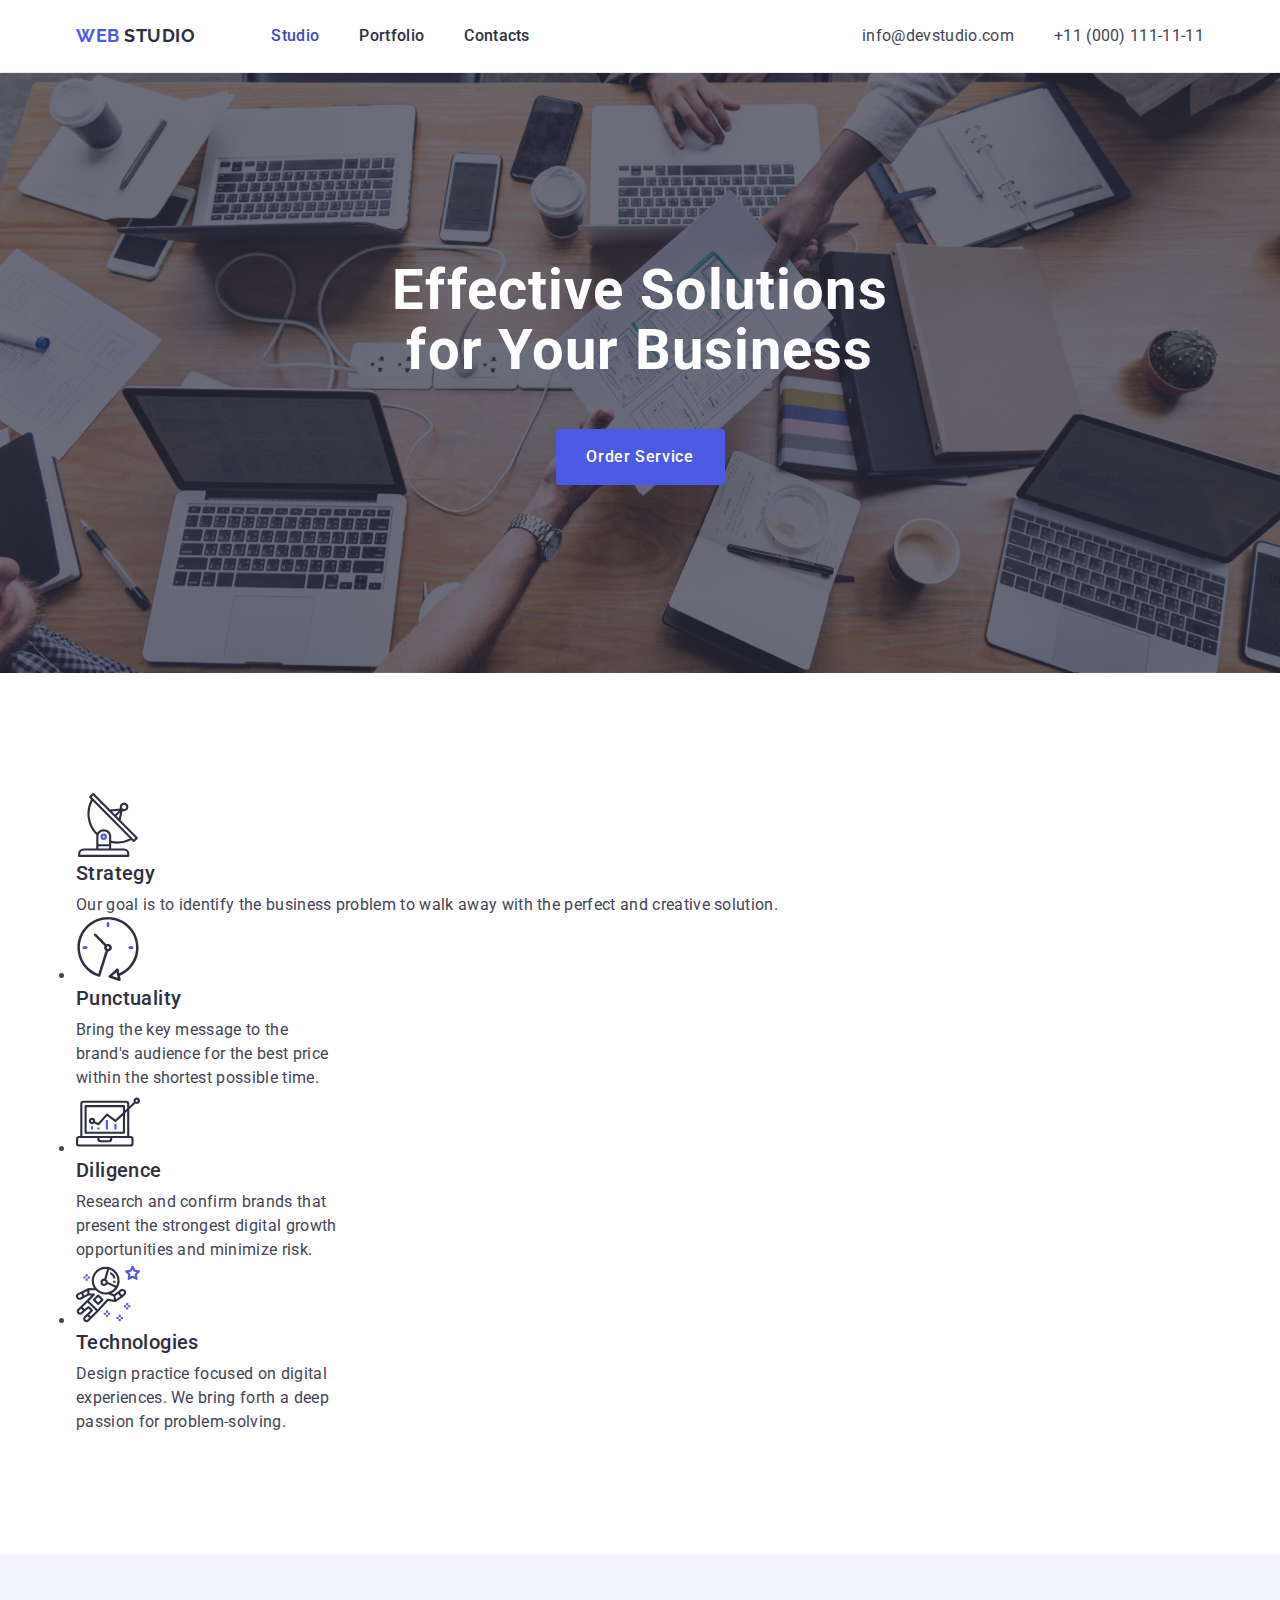
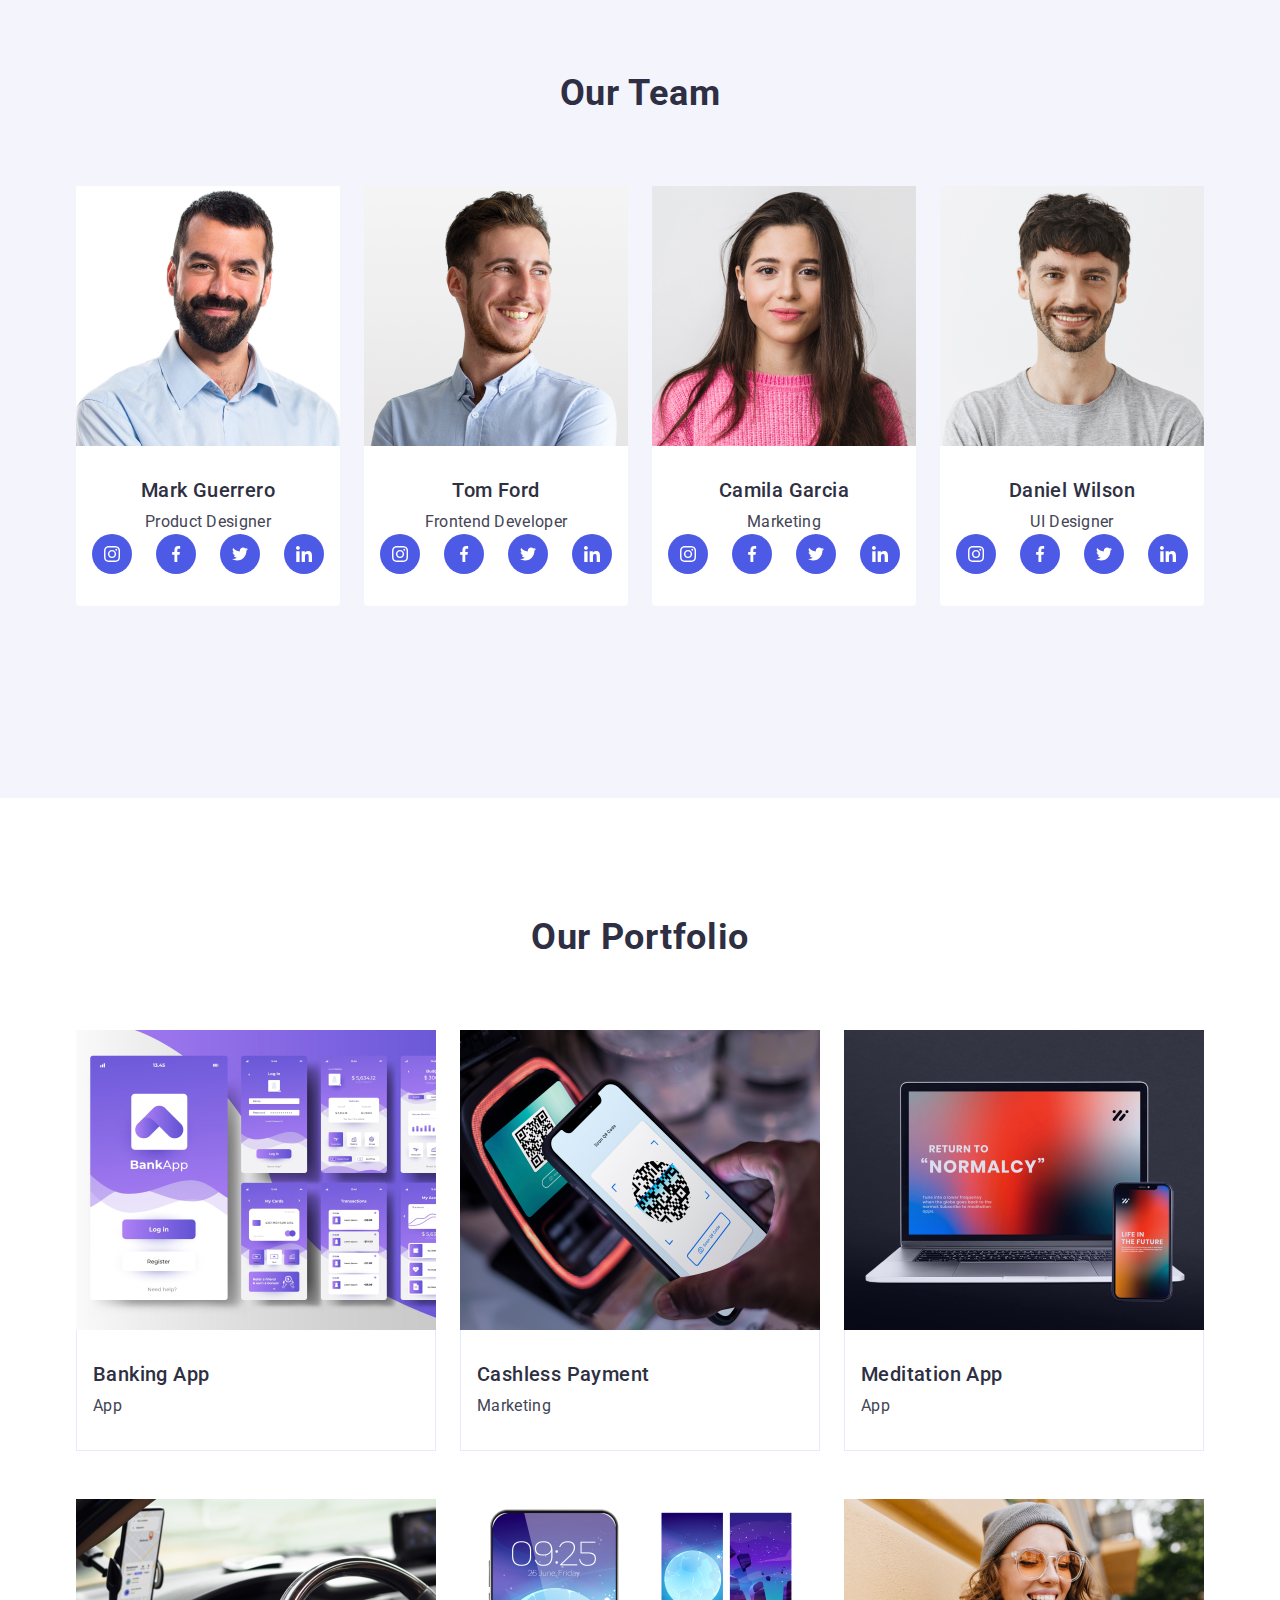
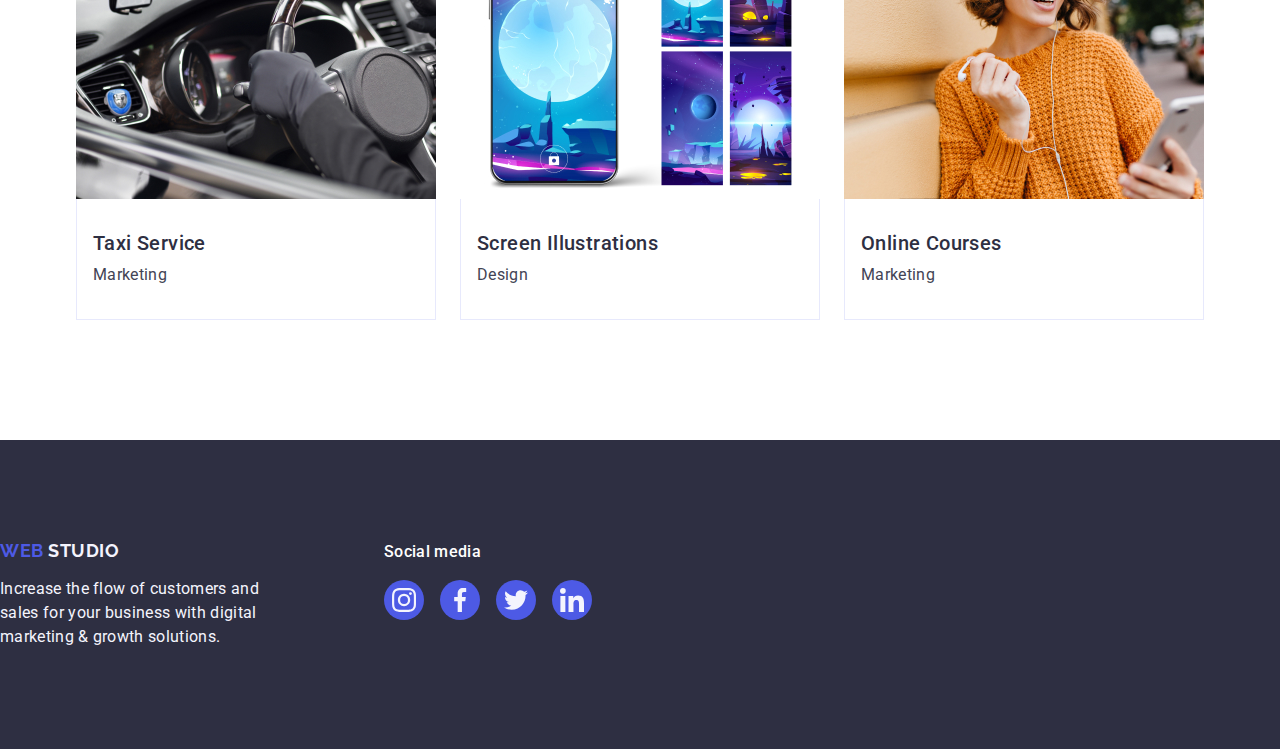
==== index.html @ a375fbca "fix" ====
<!DOCTYPE html>
<html lang="en">
<head>
    <meta charset="UTF-8">
    <meta name="viewport" content="width=device-width, initial-scale=1.0">
    <title class="page-sit">goit-markup-hw-04</title>
    <link
      rel="stylesheet"
      href="https://cdn.jsdelivr.net/npm/modern-normalize@2.0.0/modern-normalize.min.css"
    /> 
    <link rel="stylesheet" href="css/style.css">
    <link rel="preconnect" href="https://fonts.gstatic.com">
    <link rel="preconnect" href="https://fonts.googleapis.com">
    <link rel="stylesheet" href="https://fonts.googleapis.com/css2?family=Raleway:wght@700&family=Roboto:wght@400;500;700&display=swap">

    

</head>
  <body>
    <header class="header">
        <div class="header-container container">
       <nav class="nav">
         <a href="./index.html" class="logo">Web
          <span class="logo-text">Studio</span></a>

          <ul class="menu">
            <li><a href="./index.html" class="nav-link-won">Studio</a></li>
            <li><a href="" class="nav-link">Portfolio</a></li>
            <li><a href="" class="nav-link">Contacts</a></li>
          </ul>
       </nav>
          <address class="contact-info">
            <ul class="contact-list">
              <li>
                <a href="mailto:info@devstudio.com" class="contact-link">info@devstudio.com</a>
              </li>
              <li>
                <a href="tel:+110001111111" class="contact-link">+11 (000) 111-11-11</a>
              </li>
            </ul>
         </address> 
         </div>
    </header>

    <main>
      <section class="section-with-classes">
        <div class="container">
        <h1 class="section-title">
            Effective Solutions for Your Business
        </h1>
        <button type="button" class="btn">Order Service</button>
      </div>
      </section>
      <section class="section-twoo"> 
        <div class="container">
        <h2 class="visually-hidden">My team help you</h2>
        <div class="icon-twoo">
        <ul class="my-list">
          <li class="list-items">
            <svg class="antenna" width="64" height="64">
              <use href="./images/icons.svg#icon-antenna"></use>
            </svg>
          </div>
            <h3 class="section-teams">Strategy</h3>
            <p class="text">Our goal is to identify the business
           problem to walk away with the perfect and creative solution. 
            </p>
          </li>

          <li class="list-items">
            <svg class="clock" width="64" height="64">
              <use href="./images/icons.svg#icon-clock"></use>
            </svg>
            <h3 class="section-teams">Punctuality</h3>
            <p class="text"> 
             Bring the key message to the brand's audience 
             for the best price within the shortest possible time.
            </p>
          </li>
          <li class="list-items">
            <svg class="diagram" width="64" height="64">
              <use href="./images/icons.svg#icon-diagram"></use>
            </svg>
            <h3 class="section-teams">Diligence</h3>
            <p class="text">
              Research and confirm brands that present 
              the strongest digital growth opportunities and minimize risk.
            </p>
          </li>
          <li class="list-items">
            <svg class="astronaut" width="64" height="64">
              <use href="./images/icons.svg#icon-astronaut"></use>
            </svg>
            <h3 class="section-teams">Technologies</h3>
            <p class="text">
              Design practice focused on digital experiences. 
              We bring forth a deep passion for problem-solving.
            </p>
          </li>
       </ul>
      </div>
      </section>
      <section class="section-our-team">
        <div class="container">
        <h2 class="teams-dream">Our Team</h2>
       <ul class="list-team">
          <li class="img-list">
            <img src="./images/img1.jpg" alt="Product Designer" width="264">
            <div class="employee-info">
            <h3 class="section-teams">Mark Guerrero</h3>
            <p class="text">Product Designer</p>
            <ul class="icon-list">
              <li class="icon-item">
                <a href="" class="icon-link">
                  <svg class="icon-icon" width="16" height="16">
                    <use href="./images/icons.svg#icon-instagram"></use>
                  </svg>
                </a>
              </li>
              
              <li class="icon-item">
                <a href="" class="icon-link">
                  <svg class="icon-icon" width="16" height="16">
                    <use href="./images/icons.svg#icon-facebook-1"></use>
                  </svg>
                </a>
              </li>
              
              <li class="icon-item">
                <a href="" class="icon-link">
                  <svg class="icon-icon" width="16" height="16">
                    <use href="./images/icons.svg#icon-twitter"></use>
                  </svg>
                </a>
              </li>
              
              <li class="icon-item">
                <a href="" class="icon-link">
                  <svg class="icon-icon" width="16" height="16">
                    <use href="./images/icons.svg#icon-linkedin"></use>
                  </svg>
                </a>
              </li>
            </ul>
            </div>
          </li>
          <li class="img-list">
            <img src="./images/img2.jpg" alt="Frontend Developer" width="264">
            <div class="employee-info">
            <h3 class="section-teams">Tom Ford</h3>
            <p class="text">Frontend Developer</p>
            <ul class="icon-list">
              <li class="icon-item">
                <a href="" class="icon-link">
                  <svg class="icon-icon" width="16" height="16">
                    <use href="./images/icons.svg#icon-instagram"></use>
                  </svg>
                </a>
              </li>
              
              <li class="icon-item">
                <a href="" class="icon-link">
                  <svg class="icon-icon" width="16" height="16">
                    <use href="./images/icons.svg#icon-facebook-1"></use>
                  </svg>
                </a>
              </li>
              
              <li class="icon-item">
                <a href="" class="icon-link">
                  <svg class="icon-icon" width="16" height="16">
                    <use href="./images/icons.svg#icon-twitter"></use>
                  </svg>
                </a>
              </li>
              
              <li class="icon-item">
                <a href="" class="icon-link">
                  <svg class="icon-icon" width="16" height="16">
                    <use href="./images/icons.svg#icon-linkedin"></use>
                  </svg>
                </a>
              </li>
            </ul>
            </div>
          </li>
          <li class="img-list">
            <img src="./images/img3.jpg" alt="Marketing" width="264">
            <div class="employee-info">
            <h3 class="section-teams">Camila Garcia</h3>
            <p class="text">Marketing</p>
            <ul class="icon-list">
              <li class="icon-item">
                <a href="" class="icon-link">
                  <svg class="icon-icon" width="16" height="16">
                    <use href="./images/icons.svg#icon-instagram"></use>
                  </svg>
                </a>
              </li>
              
              <li class="icon-item">
                <a href="" class="icon-link">
                  <svg class="icon-icon" width="16" height="16">
                    <use href="./images/icons.svg#icon-facebook-1"></use>
                  </svg>
                </a>
              </li>
              
              <li class="icon-item">
                <a href="" class="icon-link">
                  <svg class="icon-icon" width="16" height="16">
                    <use href="./images/icons.svg#icon-twitter"></use>
                  </svg>
                </a>
              </li>
              
              <li class="icon-item">
                <a href="" class="icon-link">
                  <svg class="icon-icon" width="16" height="16">
                    <use href="./images/icons.svg#icon-linkedin"></use>
                  </svg>
                </a>
              </li>
            </ul>
            </div>
          </li>
          <li class="img-list">
            <img src="./images/img4.jpg" alt="UI Designer" width="264">
            <div class="employee-info">
            <h3 class="section-teams">Daniel Wilson</h3>
            <p class="text">UI Designer</p>
            <ul class="icon-list">
              <li class="icon-item">
                <a href="" class="icon-link">
                  <svg class="icon-icon" width="16" height="16">
                    <use href="./images/icons.svg#icon-instagram"></use>
                  </svg>
                </a>
              </li>
              
              <li class="icon-item">
                <a href="" class="icon-link">
                  <svg class="icon-icon" width="16" height="16">
                    <use href="./images/icons.svg#icon-facebook-1"></use>
                  </svg>
                </a>
              </li>
              
              <li class="icon-item">
                <a href="" class="icon-link">
                  <svg class="icon-icon" width="16" height="16">
                    <use href="./images/icons.svg#icon-twitter"></use>
                  </svg>
                </a>
              </li>
              
              <li class="icon-item">
                <a href="" class="icon-link">
                  <svg class="icon-icon" width="16" height="16">
                    <use href="./images/icons.svg#icon-linkedin"></use>
                  </svg>
                </a>
              </li>
            </ul>
            </div>
          </li>
        </ul>
      </div>
     </section>

     <section class="section-portf">
      <div class="container">
        <h2 class="teams-dream">Our Portfolio</h2>
       <ul class="list-portf">
          <li class="img-portf">
            <img src="./images/img1.2.jpg" alt="Banking App" width="360">
            <div class="employee-info-twoo">
            <h3 class="section-teams">Banking App</h3>
            <p class="text">App</p>
          </div>
          </li>
          <li class="img-portf">
           <img src="./images/img2.2.jpg" alt="Cashless Payment" width="360">
           <div class="employee-info-twoo">
            <h3 class="section-teams">Cashless Payment</h3>
            <p class="text">Marketing</p>
          </div>
          </li>
          <li class="img-portf">
            <img src="./images/img3.2.jpg" alt="Meditation App" width="360">
            <div class="employee-info-twoo">
            <h3 class="section-teams">Meditation App</h3>
            <p class="text">App</p>
          </div>
          </li>
          <li class="img-portf">
            <img src="./images/img4.2.jpg" alt="Taxi Service" width="360">
            <div class="employee-info-twoo">
            <h3 class="section-teams">Taxi Service</h3>
            <p class="text">Marketing</p>
          </div>
          </li>
          <li class="img-portf">
            <img src="./images/img5.jpg" alt="Screen Illustrations" width="360">
            <div class="employee-info-twoo">
            <h3 class="section-teams">Screen Illustrations</h3>
            <p class="text">Design</p>
          </div>
          </li>
          <li class="img-portf">
            <img src="./images/img6.jpg" alt="Online Courses" width="360">
            <div class="employee-info-twoo">
            <h3 class="section-teams">Online Courses</h3>
            <p class="text">Marketing</p>
          </div>
          </li>
        </ul>
      </div>
     </section>

    </main>
   
  <footer class="foot-link">
    <div class="container-foot">
      <div class="left-side">
      <a href="./index.html" class="logo-foot">Web
        <span class="logo-text-foot">Studio</span></a>
      <p class="text-par">
        Increase the flow of customers and sales for your 
         business with digital marketing & growth solutions.
      </p>
      </div>
     <div class="right-side">

      <p class="teams-dream-foot">Social media</p>
      <ul class="icon-foot">
        <li class="icon-item-foot">
          <a href="" class="icon-link-foot">
            <svg class="icon-icon-foot" width="24" height="24">
              <use href="./images/icons.svg#icon-instagram"></use>
            </svg>
          </a>
        </li>

        <li class="icon-item-foot">
          <a href="" class="icon-link-foot">
            <svg class="icon-icon-foot" width="24" height="24">
              <use href="./images/icons.svg#icon-facebook-1"></use>
            </svg>
          </a>
        </li>

        <li class="icon-item-foot">
          <a href="" class="icon-link-foot">
            <svg class="icon-icon-foot" width="24" height="24">
              <use href="./images/icons.svg#icon-twitter"></use>
            </svg>
          </a>
        </li>

        <li class="icon-item-foot">
          <a href="" class="icon-link-foot">
            <svg class="icon-icon-foot" width="24" height="24">
              <use href="./images/icons.svg#icon-linkedin"></use>
            </svg>
          </a>
        </li>
      </ul> 
     </div>
    </div>
    </footer>
  </body>
</html>
---- css/style.css ----
.header {
    border-bottom: 1px solid #e7e9fc;
    padding: 24px 0;
    box-shadow: 0px 2px 1px rgba(46, 47, 66, 0.08), 
    0px 1px 1px rgba(46, 47, 66, 0.16), 
    0px 1px 6px rgba(46, 47, 66, 0.08);
}
.container {
    max-width: 1158px;
    padding: 0 15px;
    margin: 0 auto;
  }
.header-container {
    display: flex;
    justify-content: space-between;
    align-items: center;
}

.nav {
    display: flex;
    align-items: center;
}

  .logo {
    display: inline-block;
    margin-right: 76px;
    font-family: "Raleway", sans-serif;
    font-weight: 700;
    font-size: 18px;
    line-height: 1.17;
    letter-spacing: 0.03em;
    text-transform: uppercase;
    color: #4d5ae5;
  }
  
  .logo-text {
    color: #2e2f42;
  }
  
  .menu {
    display: flex;
    gap: 40px;
    list-style-type: none;
  }

  .nav-link-won{
    padding: 24px 0;
    font-weight: 500;
    font-size: 16px;
    line-height: 1.5;
    letter-spacing: 0.02em;
    color: #2e2f42;
    position: relative;
    color: #404bbf;
  }
  .nav-link-won:hover {
    color: #404bbf;
  }
  
  .nav-link-won:focus {
    color: #404bbf;
  }
 
  .nav-link {
    padding: 24px 0;
    font-weight: 500;
    font-size: 16px;
    line-height: 1.5;
    letter-spacing: 0.02em;
    color: #2e2f42;
  }
  
  .nav-link:hover {
    color: #404bbf;
  }
  
  .nav-link:focus {
    color: #404bbf;
  }
  
  .contact-link {
    font-size: 16px;
    line-height: 1.5;
    letter-spacing: 0.02em;
    color: #434455;
    
  }
  
  .contact-info{
    font-style: normal;
    display: flex;
  }

  .contact-list {
    display: flex;
    gap: 40px;
    list-style-type: none;
  }
  
  .contact-link:hover {
    color: #404bbf;
  }
  
  .contact-link:focus {
    color: #404bbf;
  }
  
  body{
      font-family: "Roboto", sans-serif; 
      color: #434455;
      background-color: #ffff;
  }
  
  ul{
      list-style-type: none;
  }
  
  a {
      text-decoration: none;
   }
    body, h1, h2, h3, h4, h5, h6, p, ul, ol, li {
    margin: 0;
    padding: 0;
    }

   ul, ol {
    padding-left: 0;
    }

   img {
    display: block;
    }
  
  .section-with-classes {
    background-color: #2e2f42;
    padding: 188px 0;
    background-image: linear-gradient(
      rgba(46, 47, 66, 0.7),
    rgba(46, 47, 66, 0.7)), 
    url(../images/people-office\ 1.jpg);
    background-repeat: no-repeat;
  background-position: center;
  background-size: cover;
  }
  
  .section-with-classes .container {
    max-width: 1140px;
    margin: 0 auto;
    padding: 0 15px;
}

  .section-title {
    max-width: 496px;
    margin: 0 auto;
    font-size: 56px;
    line-height: 1.07;
    text-align: center;
    letter-spacing: 0.02em;
    color: #ffffff;
  }
  
  .btn{
    font-family: inherit;
    background-color: #4D5AE5;
    font-weight: 500;
    font-size: 16px;
    line-height: 1.5;
    letter-spacing: 0.04em;
    color: #ffffff;
    cursor: pointer;
  }
  
  .btn:hover, .btn:focus {
    background-color: #404BBF;
  }
  .section-with-classes button {
    display: block;
    min-width: 169px;
    height: 56px;
    border: none;
    background-color: #4d5ae5;
    border-radius: 4px;
    cursor: pointer;
    margin: 48px auto 0;
    color: #fff;
    font-size: 16px;
    font-weight: 500;
    line-height: 1.5;
    text-align: center;
    padding: 0 20px;
    transition: background-color 0.3s ease;
}

.section-with-classes button:hover {
    background-color: #3b48cc;
}



 .section-twoo{
    padding: 120px 0;
 }


 

 .visually-hidden{
        position: absolute;
        width: 1px;
        height: 1px;
        margin: -1px;
        border: 0;
        padding: 0;
        white-space: nowrap;
        clip-path: inset(100%);
        clip: rect(0 0 0 0);
        overflow: hidden;

 }

  .my-list{
    display: flex;
    gap: 24px;
    padding: 0;
    list-style-type: none;
  }
  
  .list-items{
    width: calc((100% - 72px) / 4);
}

 .section-our-team{
    padding: 120px 0;
    background-color: #F4F4FD;
 }

 .img-list{
    background-color: #FFFFFF;
    width: calc((100% - 72px) / 4);
    border-radius: 0px 0px 4px 4px;
    
  }
  .employee-info{
    padding: 32px 0;
    text-align: center;
  }

  .section-teams{
    margin-bottom: 8px;
    margin-bottom: 8px;
    font-weight: 500;
    font-size: 20px;
    line-height: 1.2;
    letter-spacing: 0.02em;
    color: #2e2f42;
  }
  
  .text{
    font-size: 16px;
    line-height: 1.5;
    letter-spacing: 0.02em;
  
  }

  .icon-list{
    display: flex;
    gap: 24px;
    justify-content: center;
    
   }
  
   .icon-item{
    display: flex;
    width: 40px;
    height: 40px;
  
   }
  
   .icon-link{
    width: 100%;
    height: 100%;
    background-color: #4D5AE5;
    border-radius: 50%;
    display: flex;
    align-items: center;
    justify-content: center;
   }
  
   .icon-icon{
    fill: #ffff;
  
   }
  
  .icon-link:hover{
    background-color: #404BBF;
  }
  
  
  
  .teams-dream{
    margin-bottom: 72px;
    font-size: 36px;
    line-height: 1.11;
    text-align: center;
    letter-spacing: 0.02em;
    text-transform: capitalize;
    color: #2e2f42;
  }

  .list-team{
    margin-bottom: 72px;
    display: flex;
    gap: 24px;
    list-style: none;
    padding: 0;
  }

  .section-portf{
    padding-top: 120px;
    padding-bottom: 120px
  }

  .list-portf{
    display: flex;
    flex-wrap: wrap;
    column-gap: 24px;
    row-gap: 48px;

  }
  .img-portf{
    width: calc((100% - 48px) / 3); 

  }
  
  .employee-info-twoo{
    padding: 32px 16px;
    border: 1px solid #e7e9fc;
    border-top: none;

  }
  
  .foot-link{
    background-color: #2e2f42;
    padding: 100px 0;
  }
  
  .logo-text-foot{
    color: #f4f4fd;
  }
  
  .text-par{
    line-height: 1.5;
    color: #F4F4FD;
    letter-spacing: 0.02em;
    max-width: 264px;
  }

  .logo-foot{
    margin-bottom: 16px;
    display: inline-block;
    margin-right: 76px;
    font-family: "Raleway", sans-serif;
    font-weight: 700;
    font-size: 18px;
    line-height: 1.17;
    letter-spacing: 0.03em;
    text-transform: uppercase;
    color: #4d5ae5;
  }

  .teams-dream-foot{
    font-weight: 500;
    font-size: 16px;
    line-height: 1.5;
    letter-spacing: 0.02em;
    color: #FFFFFF;
    margin-bottom: 16px;
  }

  .icon-foot{
    display: flex;
    gap: 16px;
  }


  .icon-item-foot{
    display: flex;
    width: 40px;
    height: 40px;
  }

  .icon-link-foot{
    width: 100%;
    height: 100%;
    background-color: #4D5AE5;
    border-radius: 50%;
    display: flex;
    align-items: center;
    justify-content: center;
    transition: background-color 250ms cubic-bezier(0.4, 0, 0.2, 1);;
  }
  .icon-link-foot:hover{
    background-color: #31D0AA;
  }
  .icon-link-foot:focus{
    background-color: #31D0AA;
  }

  .icon-icon-foot{
    fill: #f4f4fd;
  }

  .container-foot {
    display: flex;
    align-items: baseline;
  }

  .left-side {
    margin-right: 120px;
  }
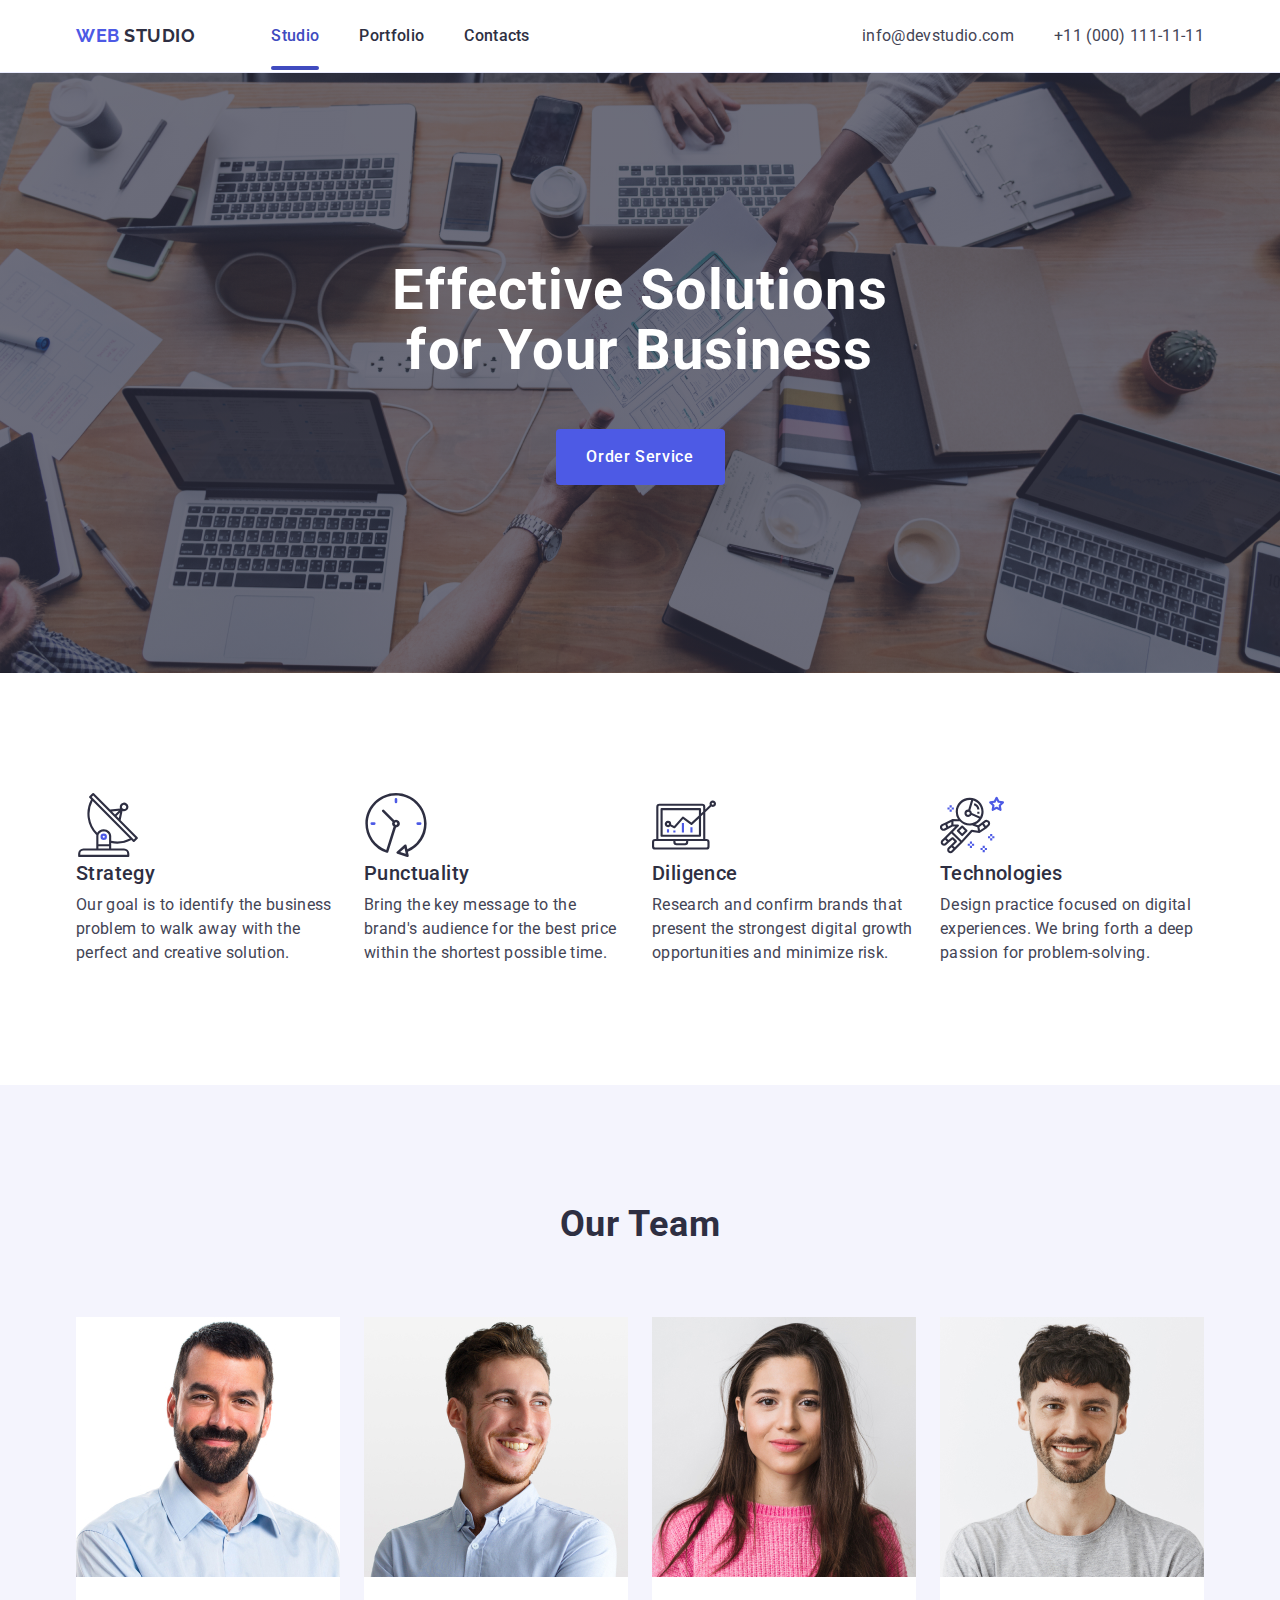
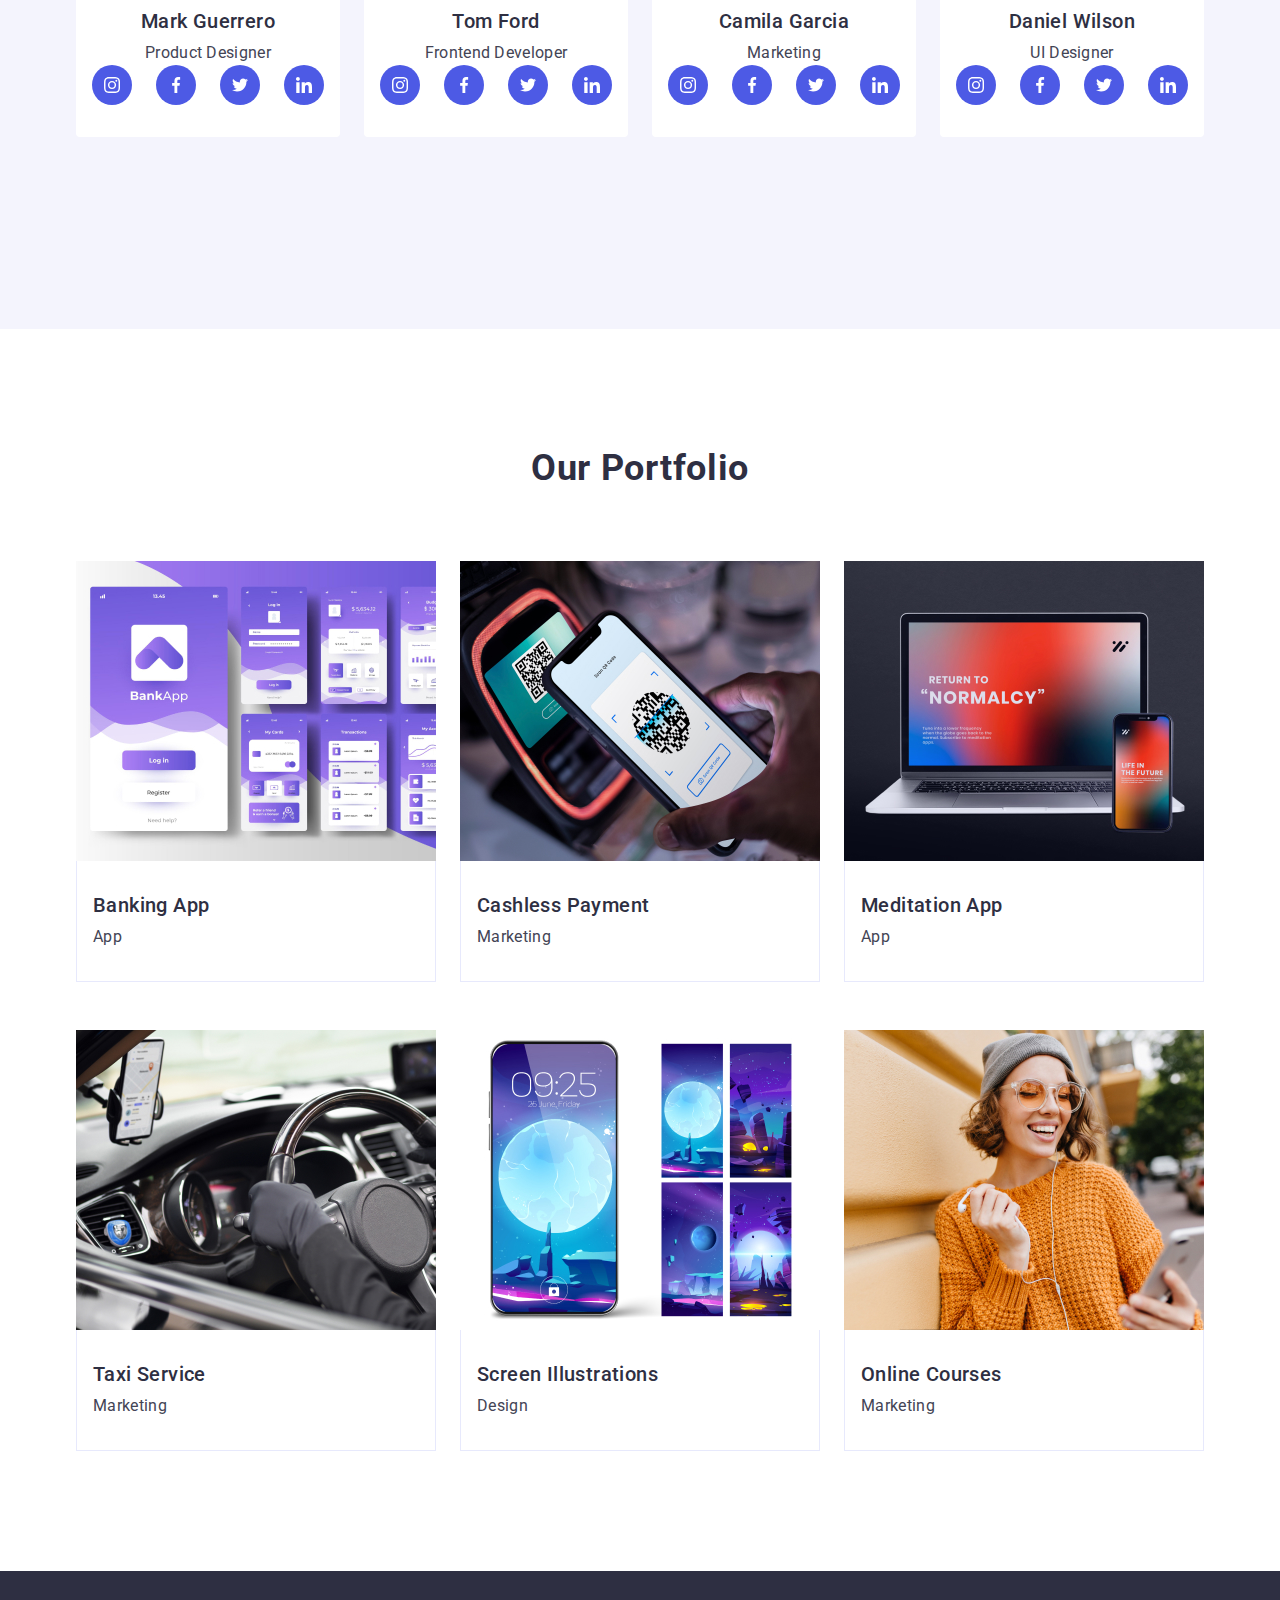
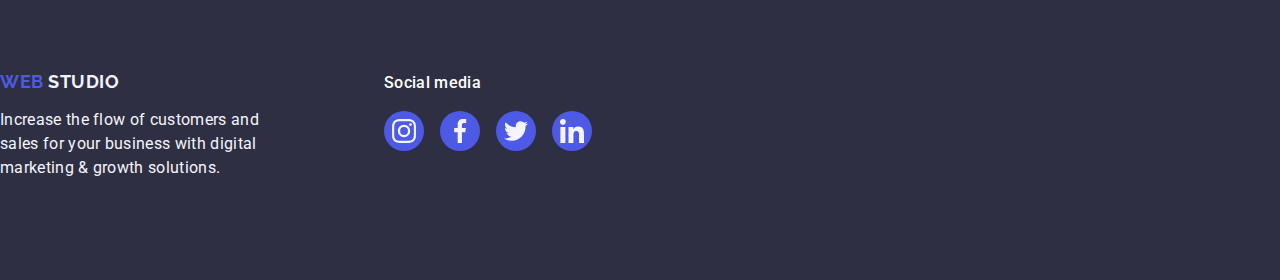
==== commit 182eed9d: "fix" ====
--- a/index.html
+++ b/index.html
@@ -54,9 +54,10 @@
       <section class="section-twoo"> 
         <div class="container">
         <h2 class="visually-hidden">My team help you</h2>
-        <div class="icon-twoo">
+        
         <ul class="my-list">
           <li class="list-items">
+            <div class="icon-twoo">
             <svg class="antenna" width="64" height="64">
               <use href="./images/icons.svg#icon-antenna"></use>
             </svg>
@@ -68,19 +69,24 @@
           </li>
 
           <li class="list-items">
+            <div class="icon-twoo">
             <svg class="clock" width="64" height="64">
               <use href="./images/icons.svg#icon-clock"></use>
             </svg>
+            </div>
             <h3 class="section-teams">Punctuality</h3>
             <p class="text"> 
              Bring the key message to the brand's audience 
              for the best price within the shortest possible time.
             </p>
+
           </li>
           <li class="list-items">
+            <div class="icon-twoo">
             <svg class="diagram" width="64" height="64">
               <use href="./images/icons.svg#icon-diagram"></use>
             </svg>
+          </div>
             <h3 class="section-teams">Diligence</h3>
             <p class="text">
               Research and confirm brands that present 
@@ -88,9 +94,11 @@
             </p>
           </li>
           <li class="list-items">
+            <div class="icon-twoo">
             <svg class="astronaut" width="64" height="64">
               <use href="./images/icons.svg#icon-astronaut"></use>
             </svg>
+          </div>
             <h3 class="section-teams">Technologies</h3>
             <p class="text">
               Design practice focused on digital experiences. 
--- a/css/style.css
+++ b/css/style.css
@@ -53,6 +53,18 @@
     position: relative;
     color: #404bbf;
   }
+
+  .nav-link-won::after {
+    content: '';
+    width: 100%;
+    position: absolute;
+    left: 0;
+    bottom: -1px;
+    height: 4px;
+    background-color: #404bbf;
+    border-radius: 2px;
+}
+
   .nav-link-won:hover {
     color: #404bbf;
   }
@@ -72,6 +84,7 @@
   
   .nav-link:hover {
     color: #404bbf;
+
   }
   
   .nav-link:focus {
@@ -104,6 +117,8 @@
   .contact-link:focus {
     color: #404bbf;
   }
+
+
   
   body{
       font-family: "Roboto", sans-serif; 
@@ -134,13 +149,14 @@
   .section-with-classes {
     background-color: #2e2f42;
     padding: 188px 0;
-    background-image: linear-gradient(
-      rgba(46, 47, 66, 0.7),
-    rgba(46, 47, 66, 0.7)), 
-    url(../images/people-office\ 1.jpg);
+    background-image: linear-gradient(rgba(46, 47, 66, 0.7),
+     rgba(46, 47, 66, 0.7)),
+     url(../images/people-office\ 1.jpg);
+     max-width: 1440px; 
     background-repeat: no-repeat;
-  background-position: center;
-  background-size: cover;
+    background-position: center;
+    background-size: cover;
+    transition:  background-color 250ms cubic-bezier(0.4, 0, 0.2, 1);
   }
   
   .section-with-classes .container {
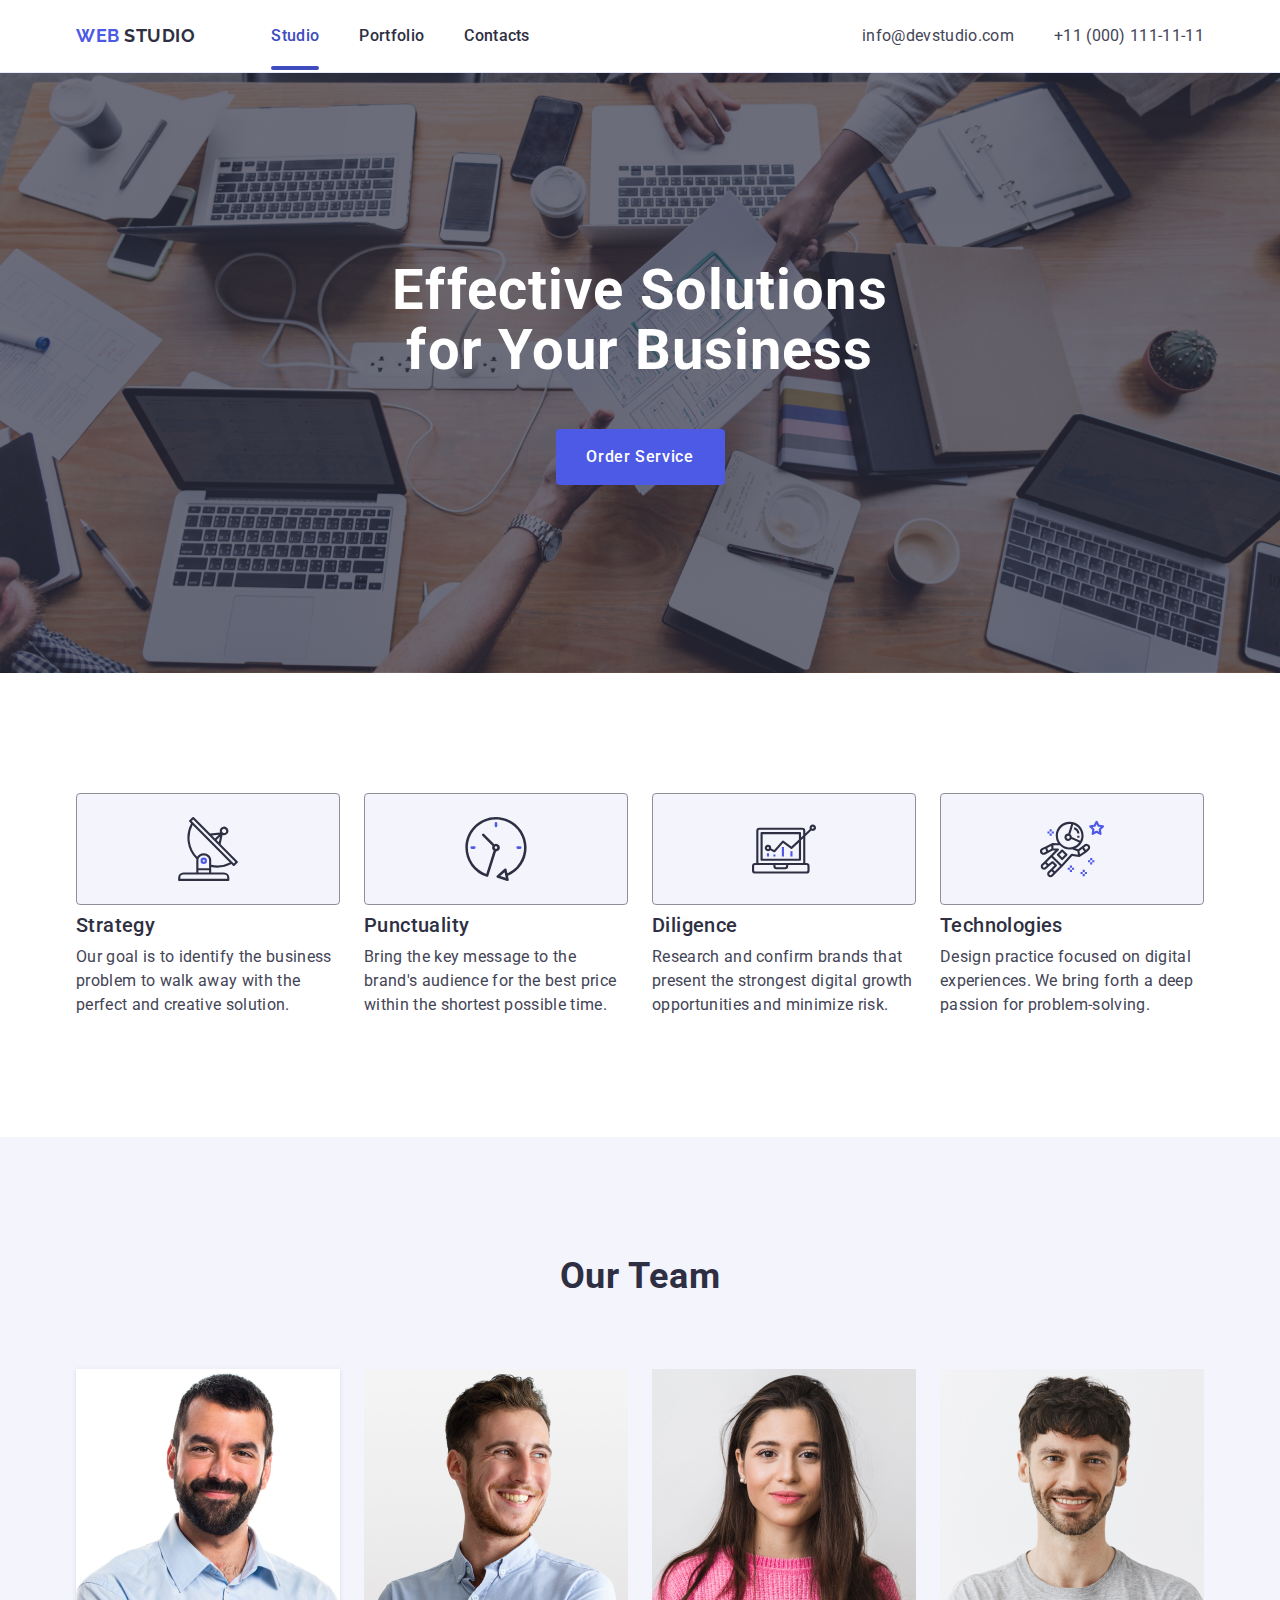
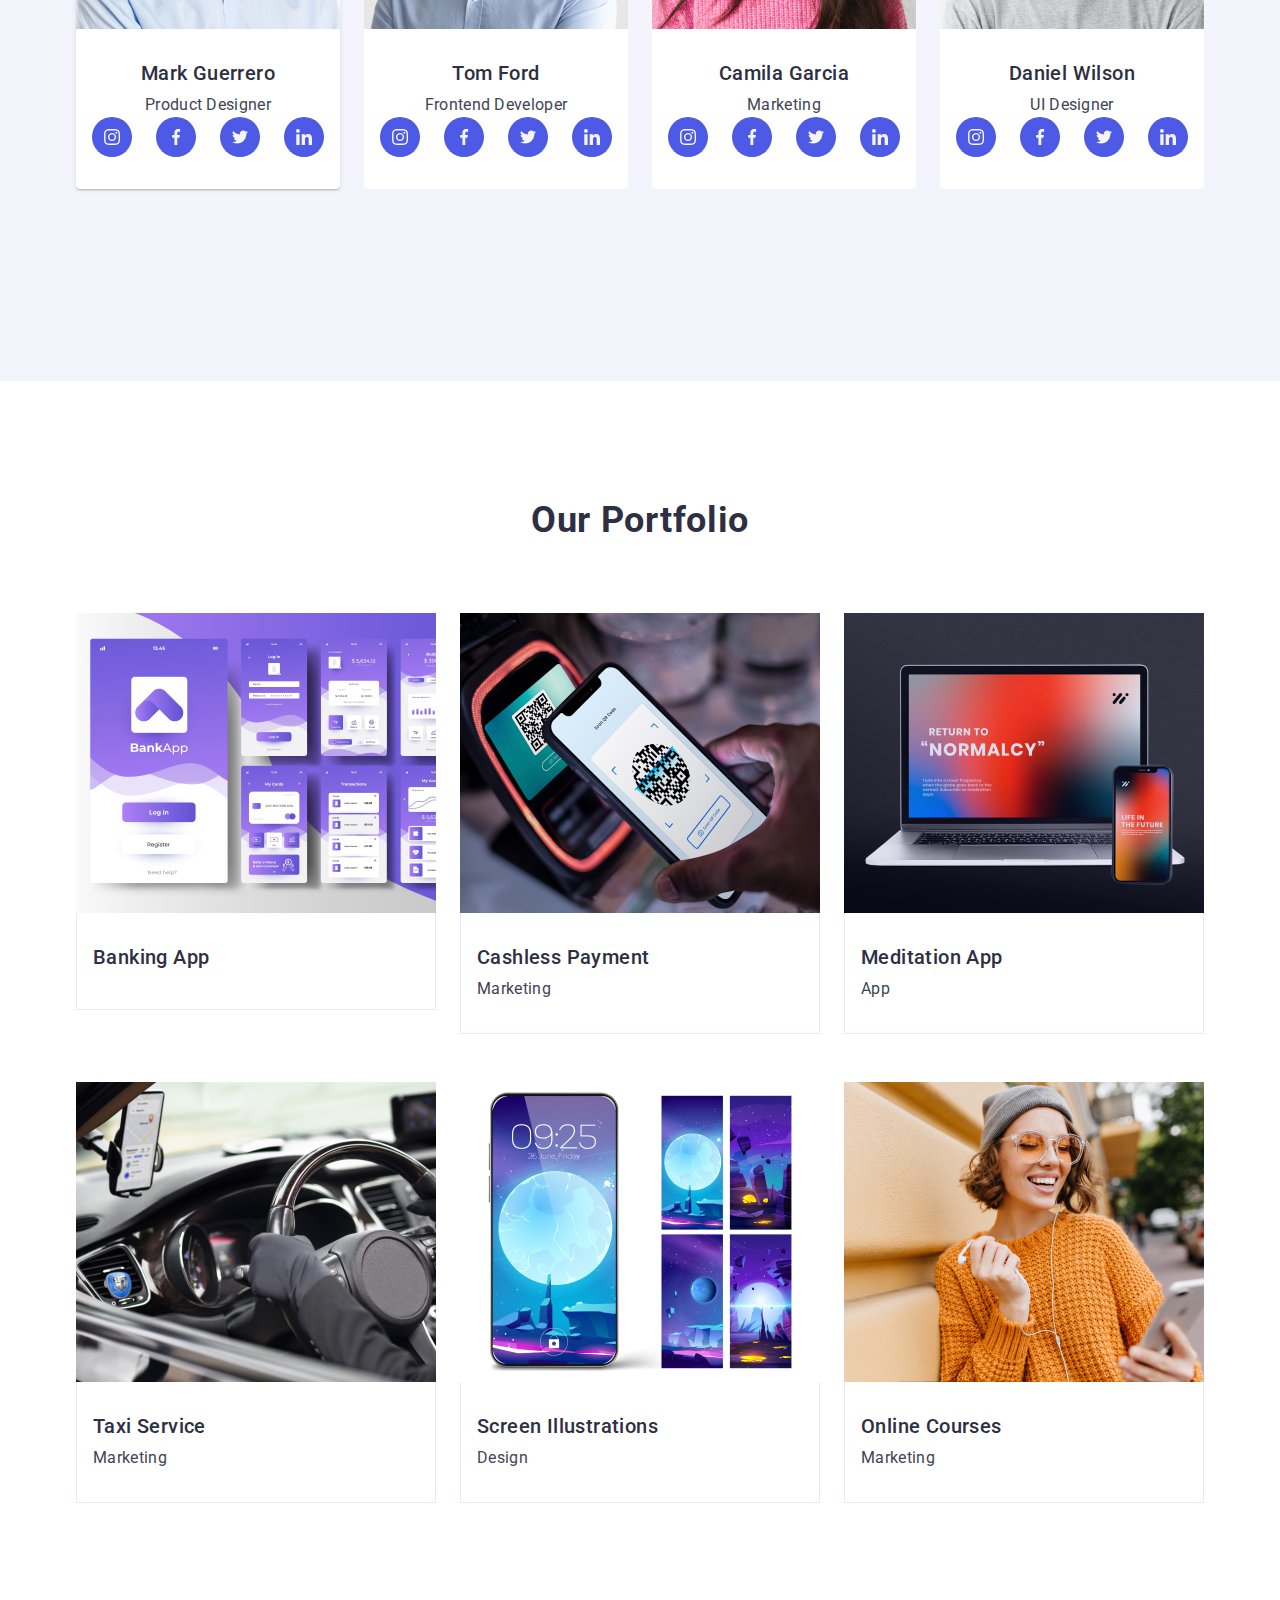
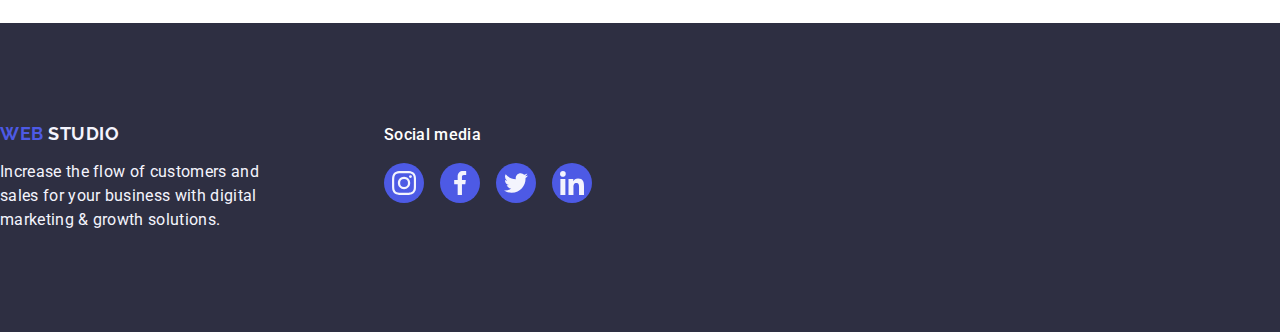
==== commit a112a239: "fix" ====
--- a/index.html
+++ b/index.html
@@ -280,7 +280,7 @@
       <div class="container">
         <h2 class="teams-dream">Our Portfolio</h2>
        <ul class="list-portf">
-          <li class="img-portf">
+          <li class="img-portf-card1">
             <img src="./images/img1.2.jpg" alt="Banking App" width="360">
             <div class="employee-info-twoo">
             <h3 class="section-teams">Banking App</h3>
--- a/css/style.css
+++ b/css/style.css
@@ -52,6 +52,7 @@
     color: #2e2f42;
     position: relative;
     color: #404bbf;
+    transition: color 250ms cubic-bezier(0.4, 0, 0.2, 1);
   }
 
   .nav-link-won::after {
@@ -96,6 +97,7 @@
     line-height: 1.5;
     letter-spacing: 0.02em;
     color: #434455;
+    transition: color 250ms cubic-bezier(0.4, 0, 0.2, 1);
     
   }
   
@@ -184,6 +186,7 @@
     letter-spacing: 0.04em;
     color: #ffffff;
     cursor: pointer;
+    transition: background-color 250ms cubic-bezier(0.4, 0, 0.2, 1);
   }
   
   .btn:hover, .btn:focus {
@@ -234,6 +237,17 @@
 
  }
 
+ .icon-twoo {
+  display: flex;
+  align-items: center;
+  justify-content: center;
+  height: 112px;
+  background-color: #f4f4fd;
+  border-radius: 4px;
+  border: 1px solid #8e8f99;
+  margin-bottom: 8px;
+}
+
   .my-list{
     display: flex;
     gap: 24px;
@@ -300,10 +314,11 @@
     display: flex;
     align-items: center;
     justify-content: center;
+    transition: background-color 250ms cubic-bezier(0.4, 0, 0.2, 1);
    }
   
    .icon-icon{
-    fill: #ffff;
+    fill: #f4f4fd;
   
    }
   
@@ -311,7 +326,9 @@
     background-color: #404BBF;
   }
   
-  
+  .icon-link:focus{
+    background-color: #404BBF;
+  }
   
   .teams-dream{
     margin-bottom: 72px;
@@ -331,6 +348,10 @@
     padding: 0;
   }
 
+  .list-team .img-list:first-child {
+    box-shadow: 0px 1px 6px rgba(46, 47, 66, 0.08), 0px 1px 1px rgba(46, 47, 66, 0.16), 0px 2px 1px rgba(46, 47, 66, 0.08);
+}
+
   .section-portf{
     padding-top: 120px;
     padding-bottom: 120px
@@ -343,10 +364,42 @@
     row-gap: 48px;
 
   }
-  .img-portf{
-    width: calc((100% - 48px) / 3); 
-
-  }
+
+  .list-portf li:hover {
+    box-shadow: 0px 1px 6px rgba(46, 47, 66, 0.08), 0px 1px 1px rgba(46, 47, 66, 0.16), 0px 2px 1px rgba(46, 47, 66, 0.08);
+}
+
+.img-portf-card1 {
+  position: relative;
+  overflow: hidden;
+}
+
+.img-portf-card1 p {
+  position: absolute;
+  top: 0;
+  font-size: 16px;
+  line-height: 1.5;
+  letter-spacing: 0.02em;
+  color: #f4f4fd;
+  padding: 40px 32px;
+  background-color: #4d5ae5;
+  height: 100%;
+  width: 100%;
+  transform: translateY(100%);
+  transition: transform 250ms cubic-bezier(0.4, 0, 0.2, 1);
+}
+
+.img-portf-card1:hover p {
+  transform: translateY(0%);
+}
+
+.list-item {
+  transition: box-shadow 250ms cubic-bezier(0.4, 0, 0.2, 1);
+}
+
+.list-item:hover {
+  box-shadow: 0px 1px 6px rgba(46, 47, 66, 0.08), 0px 1px 1px rgba(46, 47, 66, 0.16), 0px 2px 1px rgba(46, 47, 66, 0.08);
+}
   
   .employee-info-twoo{
     padding: 32px 16px;
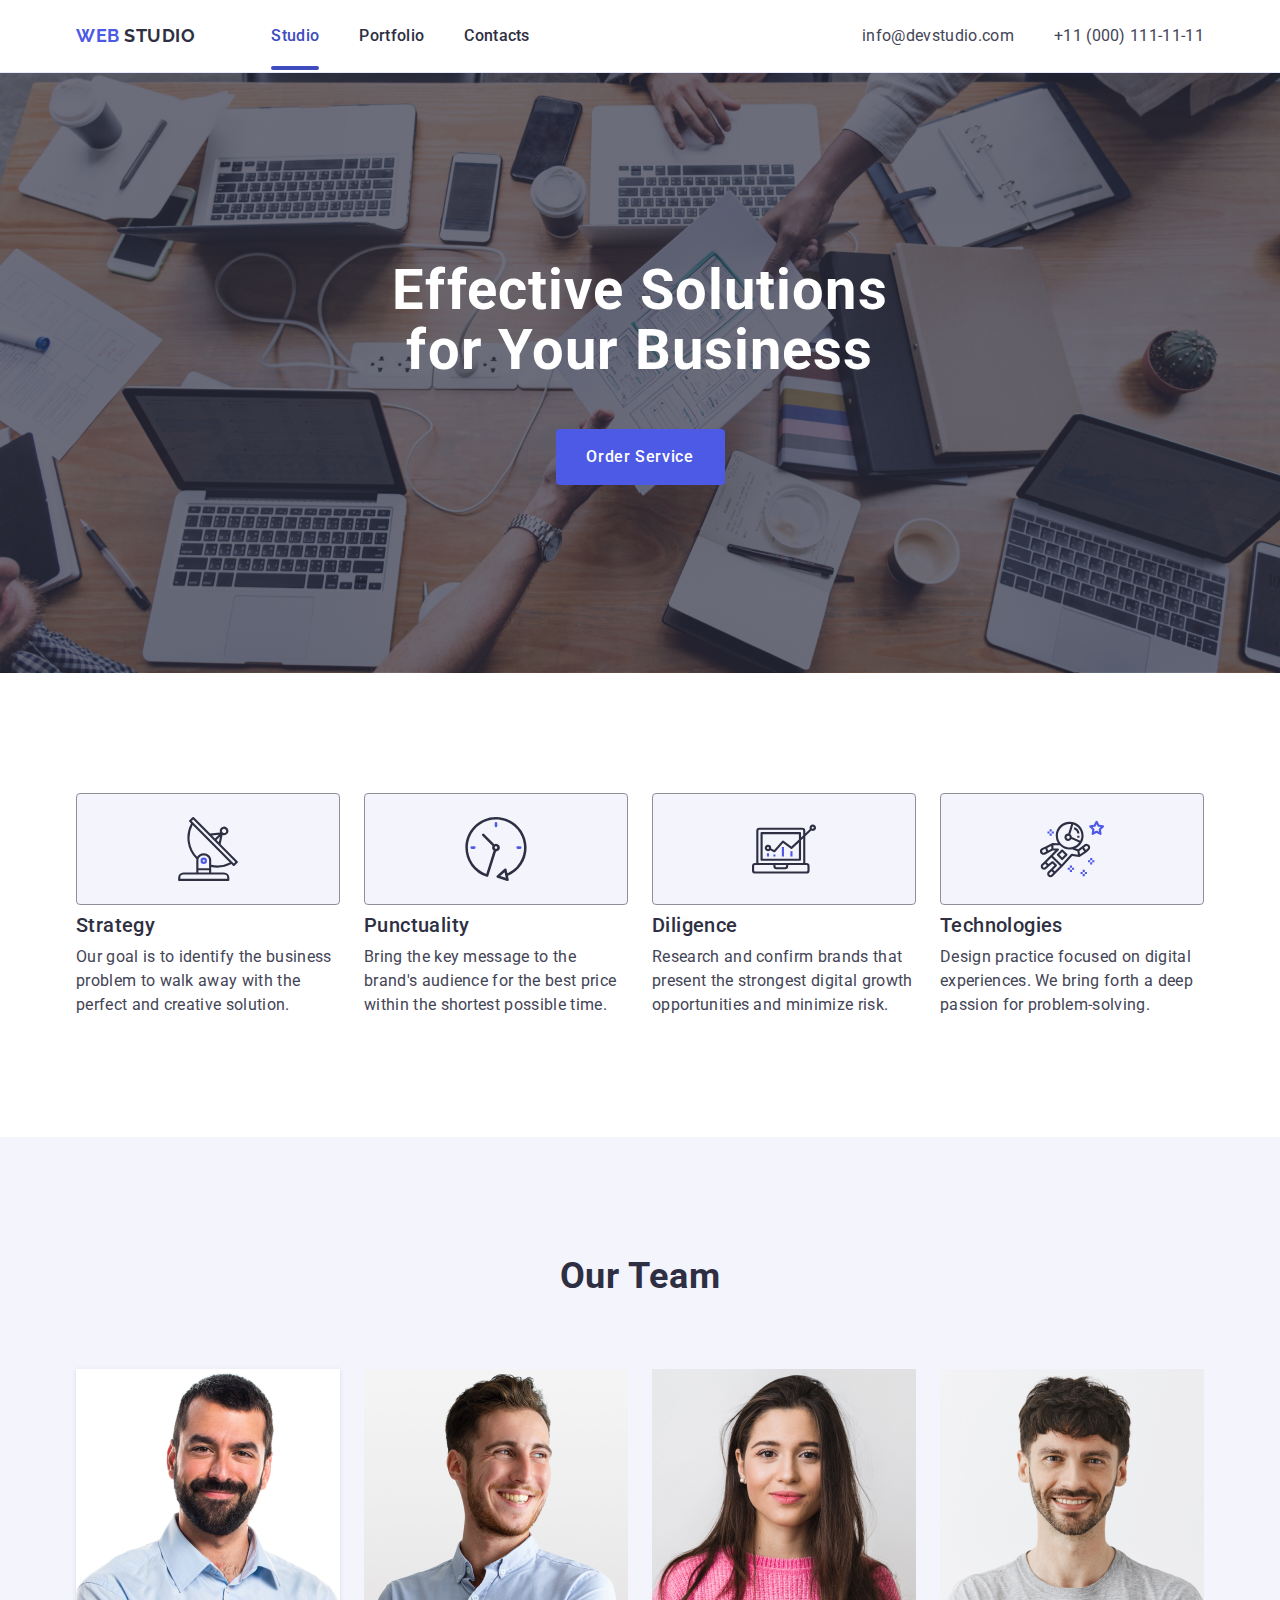
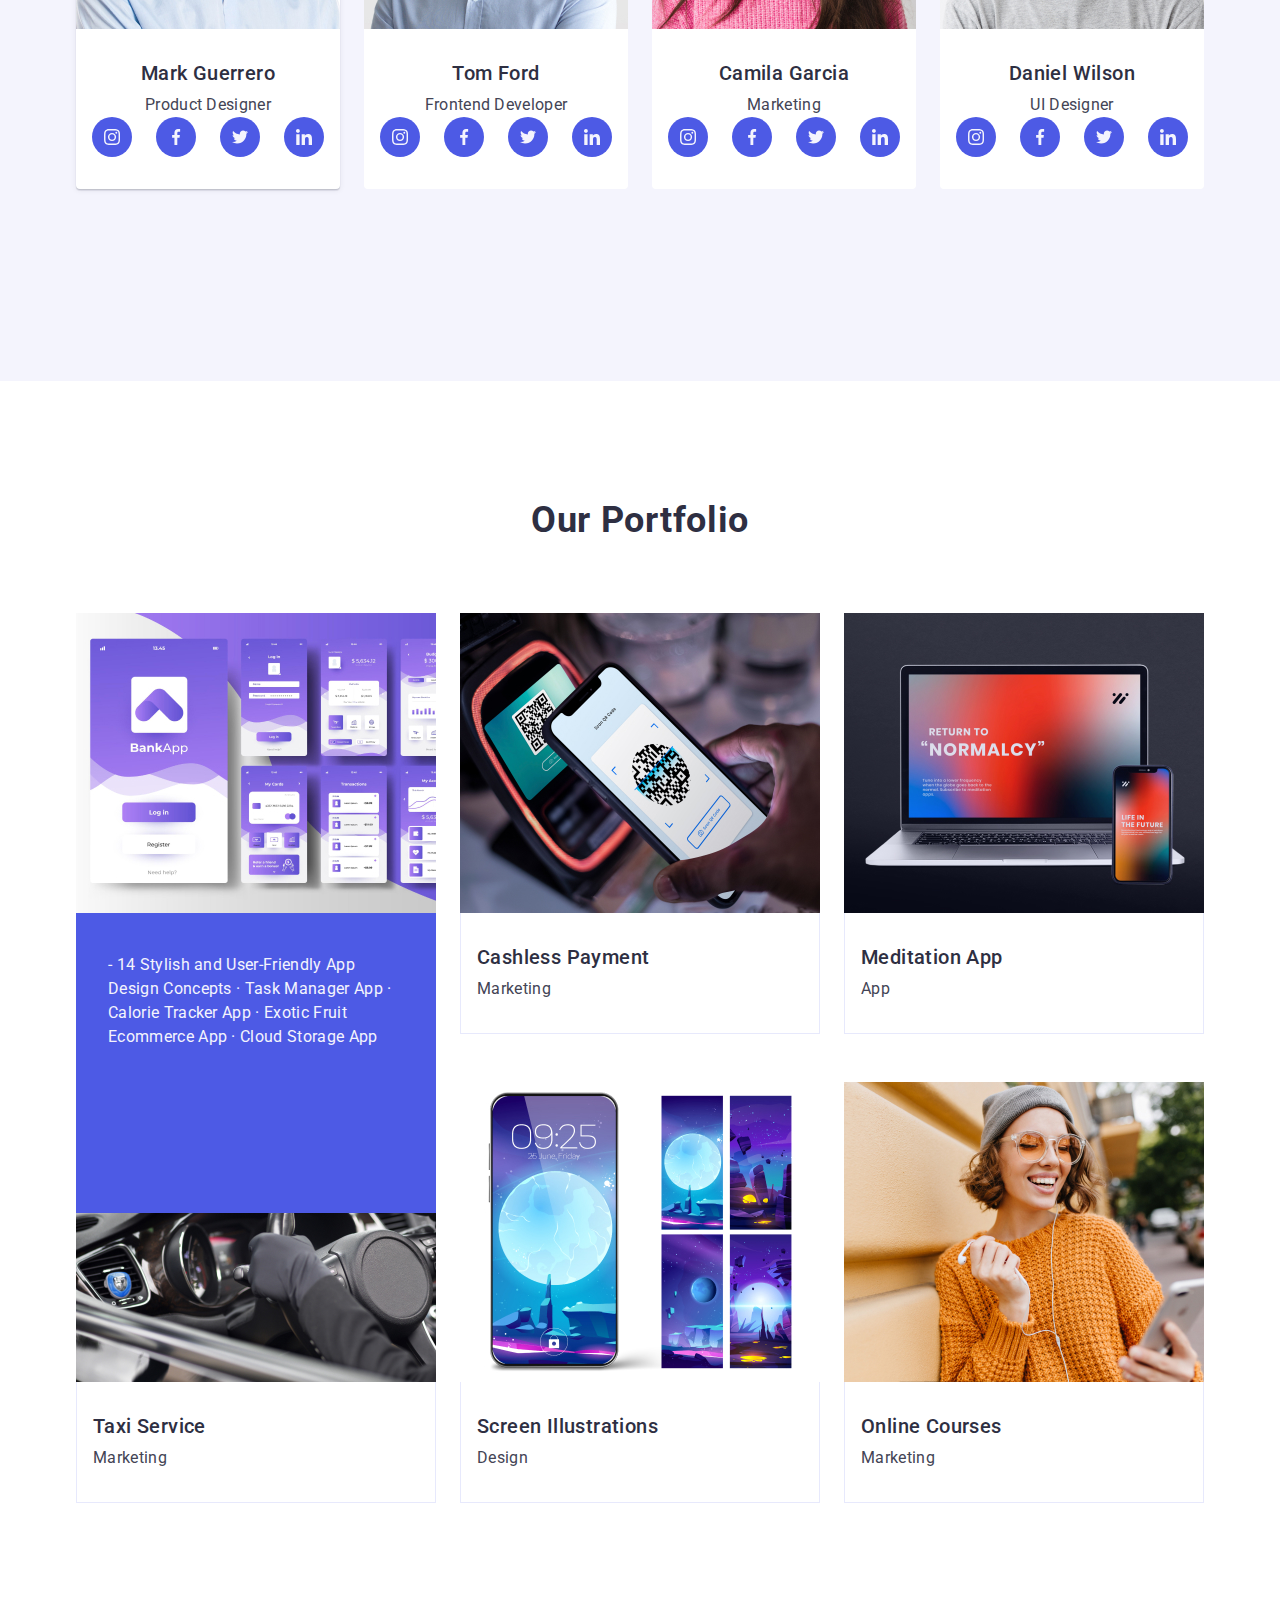
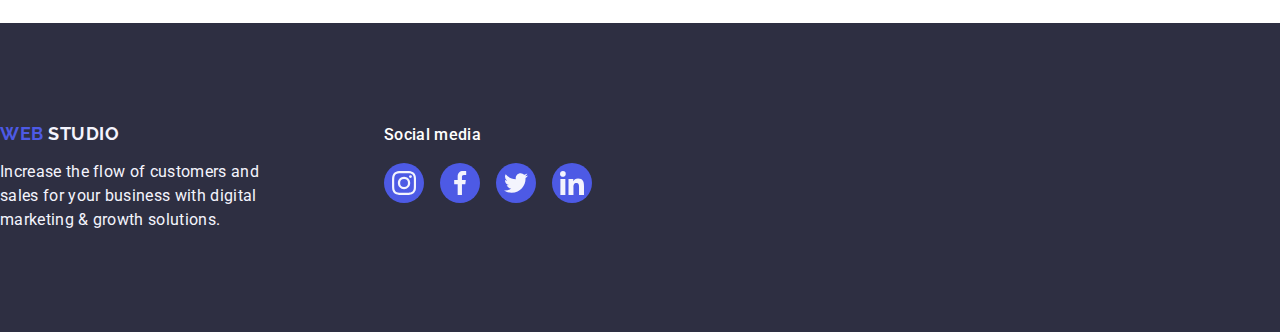
==== commit e6fb7d62: "fix" ====
--- a/index.html
+++ b/index.html
@@ -280,8 +280,12 @@
       <div class="container">
         <h2 class="teams-dream">Our Portfolio</h2>
        <ul class="list-portf">
-          <li class="img-portf-card1">
-            <img src="./images/img1.2.jpg" alt="Banking App" width="360">
+          <li class="img-portf">
+            <div class="sellers-cover-wrap">
+              <img src="./images/img1.2.jpg" alt="Banking App" width="360">
+              <p class="sellers-cover-text">- 14 Stylish and User-Friendly App Design Concepts 
+                · Task Manager App · Calorie Tracker App · Exotic Fruit Ecommerce App · Cloud Storage App</p>
+            </div>
             <div class="employee-info-twoo">
             <h3 class="section-teams">Banking App</h3>
             <p class="text">App</p>
--- a/css/style.css
+++ b/css/style.css
@@ -314,7 +314,6 @@
     display: flex;
     align-items: center;
     justify-content: center;
-    transition: background-color 250ms cubic-bezier(0.4, 0, 0.2, 1);
    }
   
    .icon-icon{
@@ -364,42 +363,37 @@
     row-gap: 48px;
 
   }
-
-  .list-portf li:hover {
-    box-shadow: 0px 1px 6px rgba(46, 47, 66, 0.08), 0px 1px 1px rgba(46, 47, 66, 0.16), 0px 2px 1px rgba(46, 47, 66, 0.08);
-}
-
-.img-portf-card1 {
-  position: relative;
-  overflow: hidden;
-}
-
-.img-portf-card1 p {
-  position: absolute;
-  top: 0;
-  font-size: 16px;
-  line-height: 1.5;
-  letter-spacing: 0.02em;
-  color: #f4f4fd;
-  padding: 40px 32px;
-  background-color: #4d5ae5;
-  height: 100%;
-  width: 100%;
-  transform: translateY(100%);
-  transition: transform 250ms cubic-bezier(0.4, 0, 0.2, 1);
-}
-
-.img-portf-card1:hover p {
-  transform: translateY(0%);
-}
-
-.list-item {
-  transition: box-shadow 250ms cubic-bezier(0.4, 0, 0.2, 1);
-}
-
-.list-item:hover {
-  box-shadow: 0px 1px 6px rgba(46, 47, 66, 0.08), 0px 1px 1px rgba(46, 47, 66, 0.16), 0px 2px 1px rgba(46, 47, 66, 0.08);
-}
+  .img-portf{
+    width: calc((100% - 48px) / 3); 
+
+  }
+
+  .img-portf:hover .sellers-cover-text {
+    transform: translateY(0);
+  }
+
+
+  .sellers-cover-wrap{
+    position: relative;
+  }
+
+  .sellers-cover-text{
+    position: absolute;
+    top: 0;
+    color: #f4f4fd;
+    background-color: #4d5ae5;
+    height: 100%;
+    font-size: 16px;
+    line-height: 150%;
+    letter-spacing: 0.02em;
+    padding-left: 32px;
+    padding-right: 32px;
+    padding-top: 40px;
+    padding-bottom: 40px;
+    transform: translateY(100%);
+
+  }
+
   
   .employee-info-twoo{
     padding: 32px 16px;
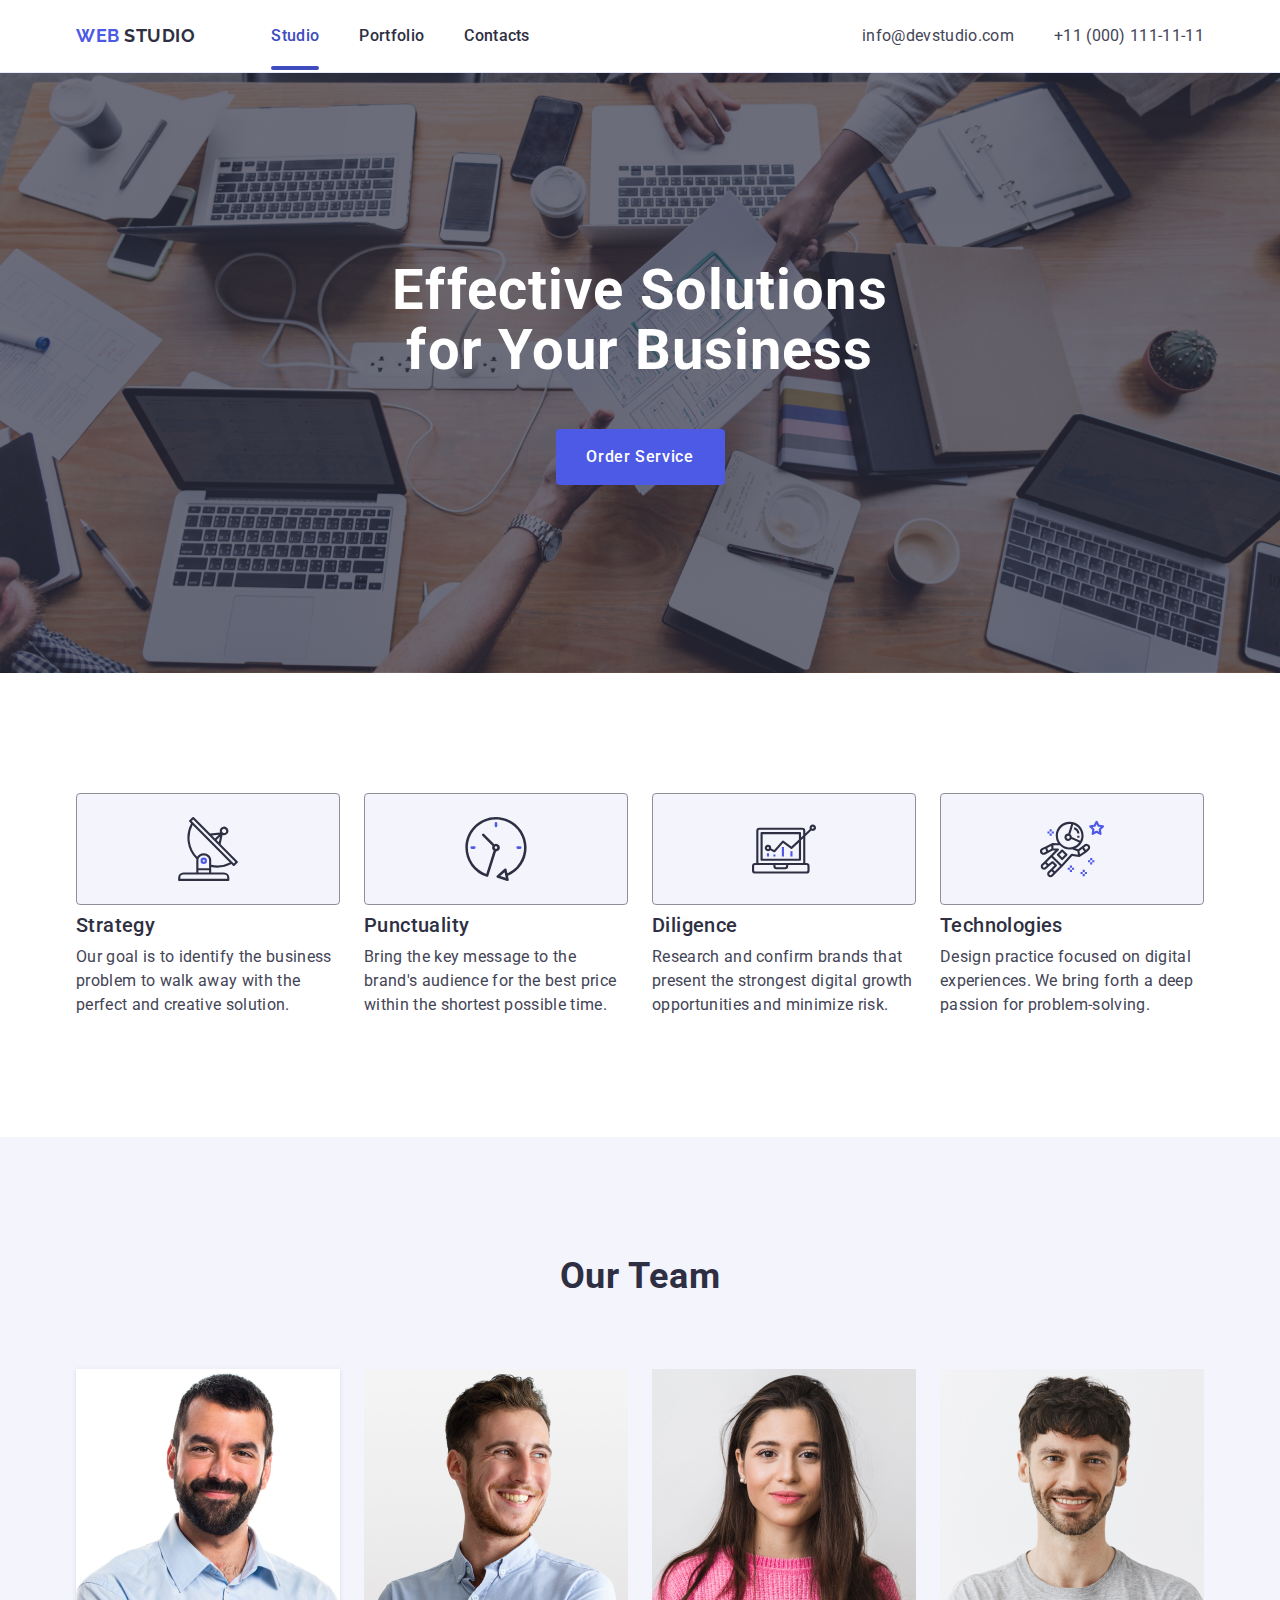
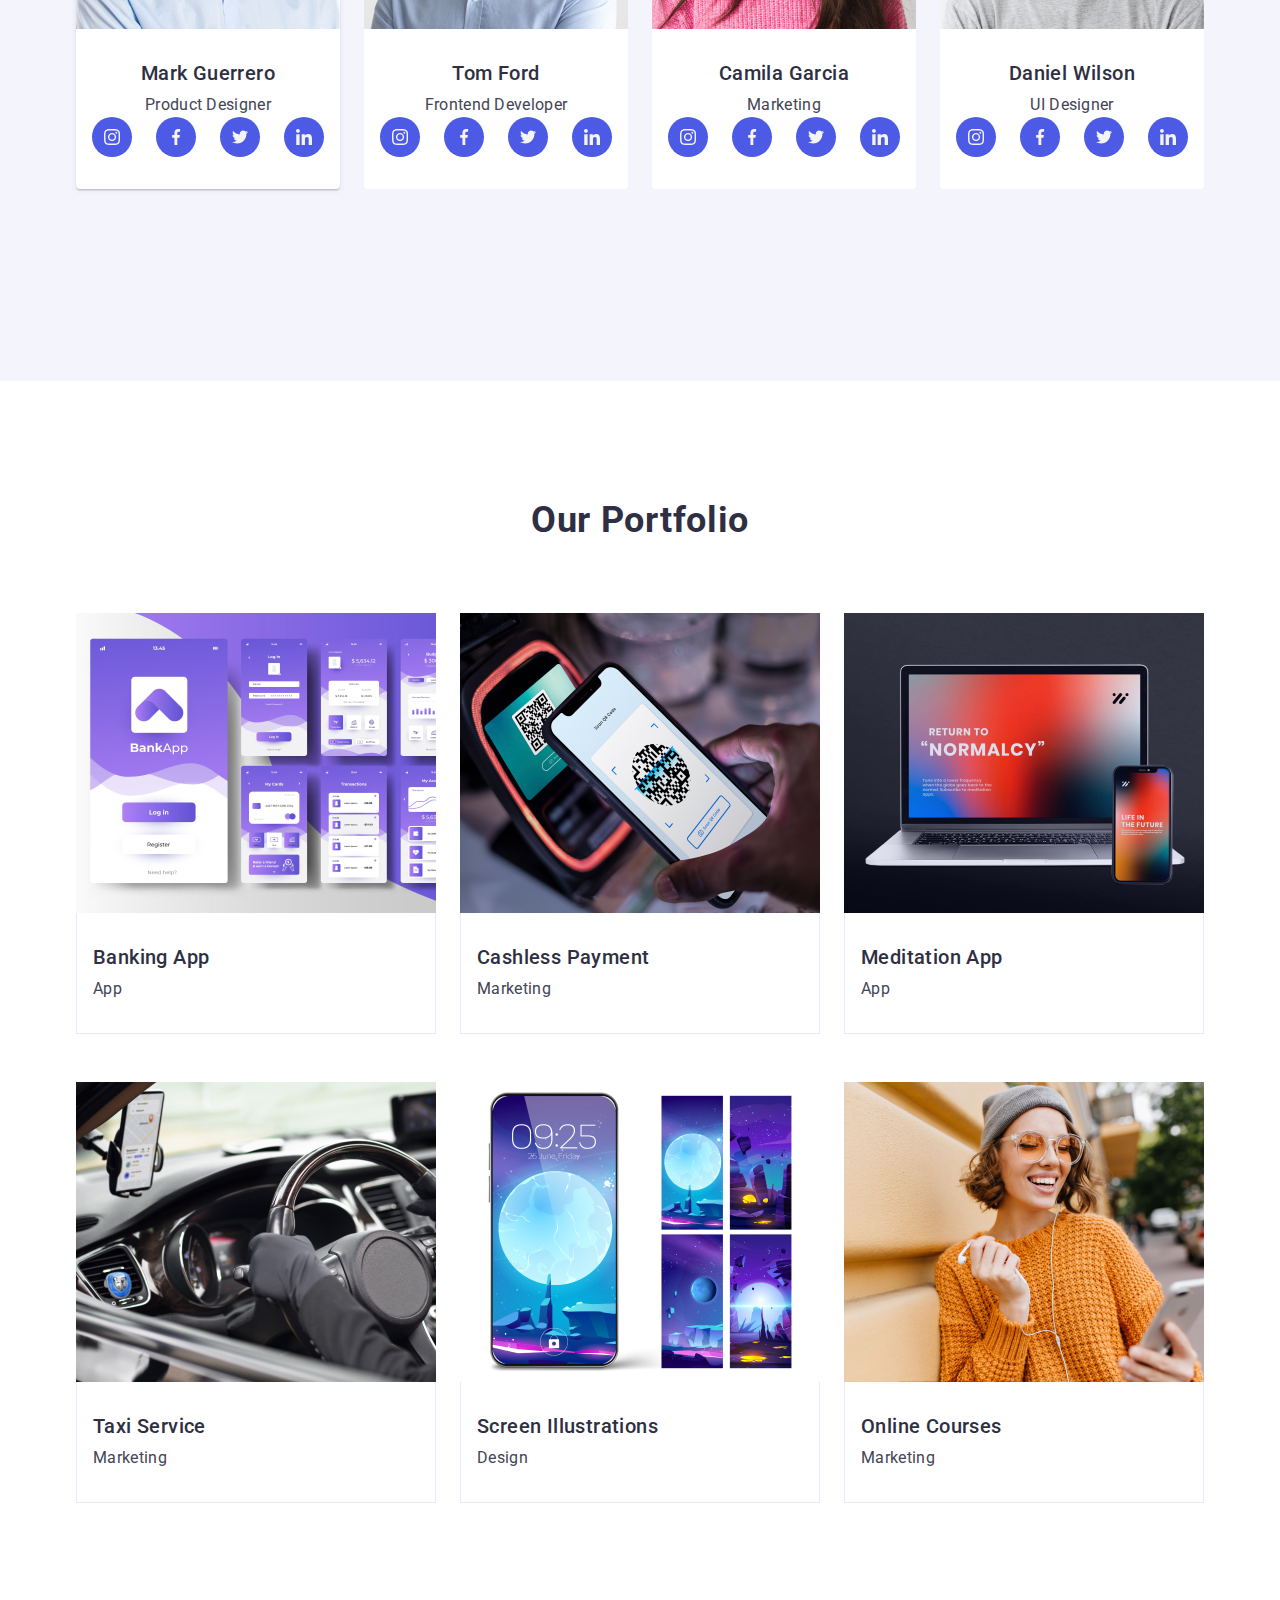
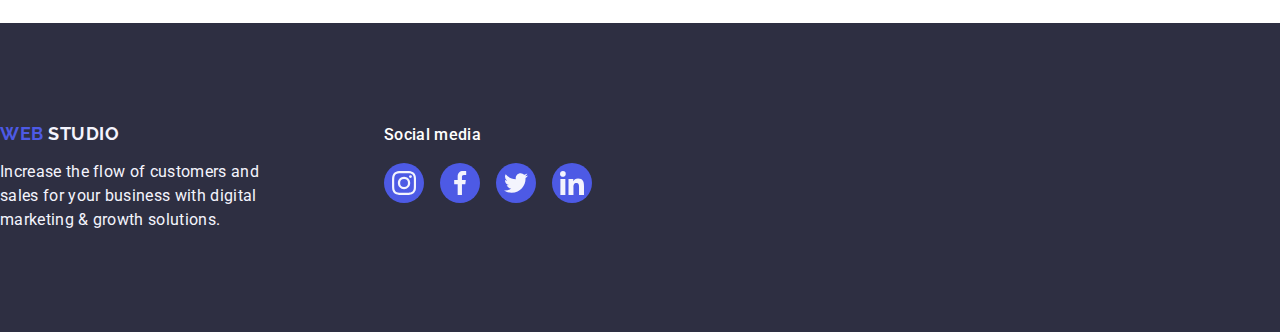
==== commit b48cf2a9: "fix" ====
--- a/index.html
+++ b/index.html
@@ -48,7 +48,8 @@
         <h1 class="section-title">
             Effective Solutions for Your Business
         </h1>
-        <button type="button" class="btn">Order Service</button>
+
+        <div class="section-btn"><button type="button" class="btn">Order Service</button></div>
       </div>
       </section>
       <section class="section-twoo"> 
--- a/css/style.css
+++ b/css/style.css
@@ -151,9 +151,11 @@
   .section-with-classes {
     background-color: #2e2f42;
     padding: 188px 0;
-    background-image: linear-gradient(rgba(46, 47, 66, 0.7),
-     rgba(46, 47, 66, 0.7)),
-     url(../images/people-office\ 1.jpg);
+    background-image: linear-gradient(
+      to bottom,
+      rgba(46, 47, 66, 0.7),
+      rgba(46, 47, 66, 0.7)),
+      url("../images/people-office\ 1.jpg");
      max-width: 1440px; 
     background-repeat: no-repeat;
     background-position: center;
@@ -176,6 +178,10 @@
     letter-spacing: 0.02em;
     color: #ffffff;
   }
+
+  .section-btn{
+    transition: background-color 250ms cubic-bezier(0.4, 0, 0.2, 1);
+  }
   
   .btn{
     font-family: inherit;
@@ -186,7 +192,7 @@
     letter-spacing: 0.04em;
     color: #ffffff;
     cursor: pointer;
-    transition: background-color 250ms cubic-bezier(0.4, 0, 0.2, 1);
+    
   }
   
   .btn:hover, .btn:focus {
@@ -268,6 +274,7 @@
     background-color: #FFFFFF;
     width: calc((100% - 72px) / 4);
     border-radius: 0px 0px 4px 4px;
+    transition: background-color 250ms cubic-bezier(0.4, 0, 0.2, 1);;
     
   }
   .employee-info{
@@ -303,6 +310,7 @@
     display: flex;
     width: 40px;
     height: 40px;
+    transition: background-color 250ms cubic-bezier(0.4, 0, 0.2, 1);
   
    }
   
@@ -365,16 +373,24 @@
   }
   .img-portf{
     width: calc((100% - 48px) / 3); 
-
-  }
+    transition: box-shadow 250ms cubic-bezier(0.4, 0, 0.2, 1); 
+
+  }
+
+  .img-portf:hover {
+    box-shadow: 0px 1px 6px rgba(46, 47, 66, 0.08), 0px 1px 1px rgba(46, 47, 66, 0.16), 0px 2px 1px rgba(46, 47, 66, 0.08);
+  }
+
 
   .img-portf:hover .sellers-cover-text {
     transform: translateY(0);
+   
   }
 
 
   .sellers-cover-wrap{
     position: relative;
+    overflow: hidden;
   }
 
   .sellers-cover-text{
@@ -391,6 +407,10 @@
     padding-top: 40px;
     padding-bottom: 40px;
     transform: translateY(100%);
+    transition: box-shadow 250ms cubic-bezier(0.4, 0, 0.2, 1);
+    transition: transform 250ms cubic-bezier(0.4, 0, 0.2, 1); 
+
+
 
   }
 
